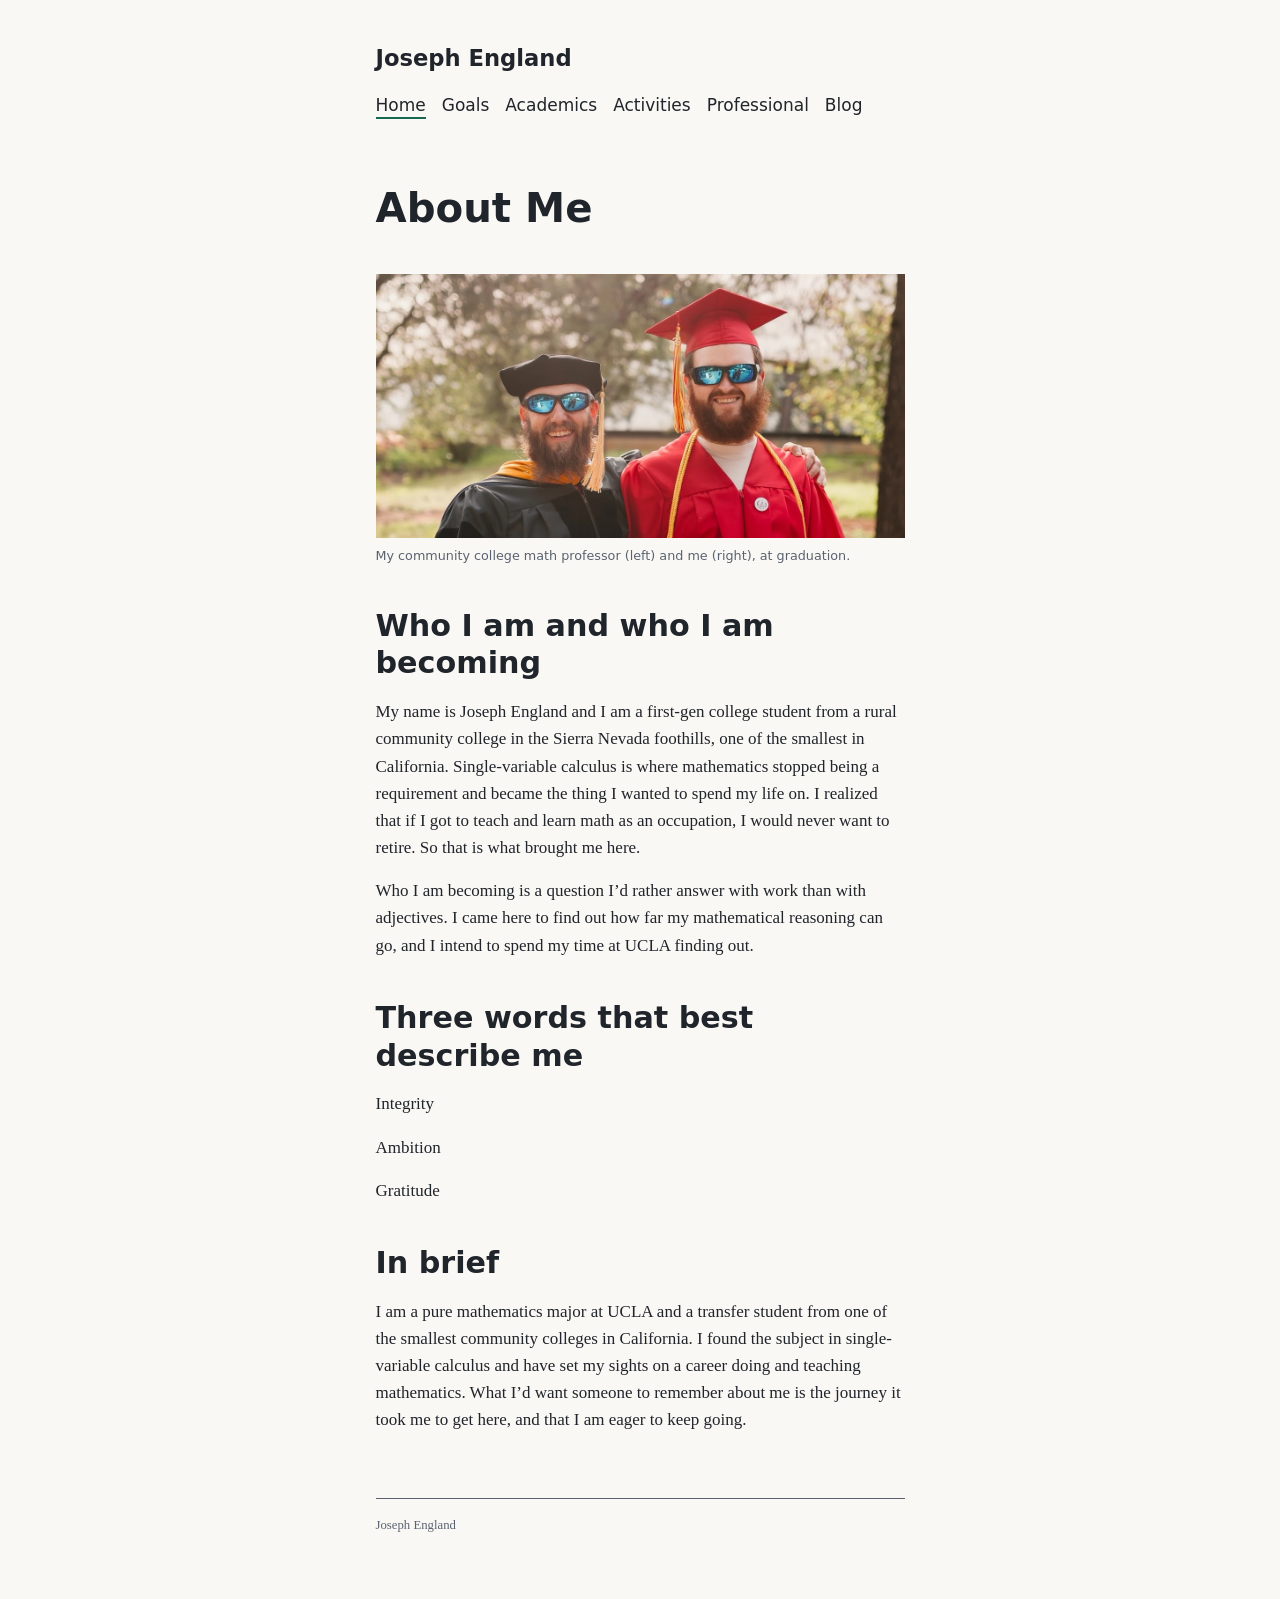
==== index.html @ 4303e691 "Add files via upload" ====
<!DOCTYPE html>
<html lang="en">
<head>
  <meta charset="utf-8">
  <meta name="viewport" content="width=device-width, initial-scale=1">
  <title>About Me: Joseph England</title>
  <link rel="stylesheet" href="assets/style.css">
</head>
<body data-page="home">
  <a class="skip-link" href="#main">Skip to content</a>
  <header>
    <p class="site-name"><a href="index.html">Joseph England</a></p>
    <!-- nav -->
    <nav aria-label="Main">
      <ul>
        <li><a href="index.html">Home</a></li>
        <li><a href="goals.html">Goals</a></li>
        <li><a href="academics.html">Academics</a></li>
        <li><a href="activities.html">Activities</a></li>
        <li><a href="professional.html">Professional</a></li>
        <li><a href="blog.html">Blog</a></li>
      </ul>
    </nav>
    <!-- /nav -->
  </header>
  <main id="main">
    <h1>About Me</h1>

    <figure>
      <img src="assets/joseph-graduation.jpg" alt="Joseph England, right, in a red cap and gown, standing with his community college math professor, left, in black and gold doctoral regalia, at graduation.">
      <figcaption>My community college math professor (left) and me (right), at graduation.</figcaption>
    </figure>

    <section>
      <h2>Who I am and who I am becoming</h2>
      <p>My name is Joseph England and I am a first-gen college student from a rural community college in the Sierra Nevada foothills, one of the smallest in California. Single-variable calculus is where mathematics stopped being a requirement and became the thing I wanted to spend my life on. I realized that if I got to teach and learn math as an occupation, I would never want to retire. So that is what brought me here.</p>
      <p>Who I am becoming is a question I&rsquo;d rather answer with work than with adjectives. I came here to find out how far my mathematical reasoning can go, and I intend to spend my time at UCLA finding out.</p>
    </section>

    <section>
      <h2>Three words that best describe me</h2>
      <!-- Each item below holds one word and an optional image. To use an
           image: save the picture into assets/, then add a line like
           <img src="assets/filename.jpg" alt="A short description of the image">
           inside the item. If the image is purely decorative, use alt="". -->
      <div class="three-words">
        <div class="word">
          <p>Integrity</p>
          <!-- Optional image for this word goes here; see the note above. -->
        </div>
        <div class="word">
          <p>Ambition</p>
          <!-- Optional image for this word goes here; see the note above. -->
        </div>
        <div class="word">
          <p>Gratitude</p>
          <!-- Optional image for this word goes here; see the note above. -->
        </div>
      </div>
    </section>

    <section>
      <h2>In brief</h2>
      <p>I am a pure mathematics major at UCLA and a transfer student from one of the smallest community colleges in California. I found the subject in single-variable calculus and have set my sights on a career doing and teaching mathematics. What I&rsquo;d want someone to remember about me is the journey it took me to get here, and that I am eager to keep going.</p>
    </section>
  </main>
  <footer>
    <!-- This is where a contact or licence line would go later. -->
    <p>Joseph England</p>
  </footer>
</body>
</html>
---- assets/style.css ----
/* Joseph England — e-portfolio stylesheet.
   Every visual decision on the site traces back to the :root block below.
   To redesign, edit :root and nothing else. */

/* 1. Design tokens ------------------------------------------------------- */

:root {
  /* Colours */
  --color-bg: #faf8f4;             /* page background: an off-white, easier on the eyes than pure white */
  --color-ink: #20242b;            /* body text (contrast on background: 14.7:1) */
  --color-muted: #5a6270;          /* dates, prompts, footer (5.8:1 on background) */
  --color-accent: #176a52;         /* links, current-page marker (6.2:1) */

  /* Typefaces. Two roles. See assets/fonts/README.md to self-host the
     intended faces; until then these system stacks match their character. */
  --font-body: Charter, "Bitstream Charter", "Sitka Text", Cambria, Georgia, serif;
  --font-heading: system-ui, "Segoe UI", "Helvetica Neue", Arial, sans-serif;

  /* Type scale: base 1.0625rem (17px), ratio 1.333 (a perfect fourth).
     Each size is the previous one multiplied by 1.333, widened from the
     former 1.25 ratio so the three heading levels read as clearly distinct
     sizes rather than close variations of each other. */
  --size-small: 0.797rem; /* base ÷ 1.333 */
  --size-body: 1.0625rem; /* base */
  --size-h3: 1.416rem;    /* base × 1.333 */
  --size-h2: 1.888rem;    /* base × 1.333² */
  --size-h1: 2.517rem;    /* base × 1.333³ */

  /* Spacing steps and text measure */
  --space-1: 0.5rem; /* within an entry or list */
  --space-2: 1rem;   /* between elements in a section */
  --space-3: 2.5rem; /* between sections */
  --space-4: 4rem;   /* page top and bottom, footer gap */
  --measure: 66ch;   /* text column width, roughly 60–70 characters */
}

/* Self-hosted fonts, deliberately commented out. Follow the instructions in
   assets/fonts/README.md, then remove the comment markers around this block
   and put "Source Serif 4" and "Source Sans 3" first in the two font-family
   lines above.

@font-face {
  font-family: "Source Serif 4";
  src: url("fonts/SourceSerif4-Regular.woff2") format("woff2");
  font-weight: 400;
  font-style: normal;
}

@font-face {
  font-family: "Source Serif 4";
  src: url("fonts/SourceSerif4-Italic.woff2") format("woff2");
  font-weight: 400;
  font-style: italic;
}

@font-face {
  font-family: "Source Serif 4";
  src: url("fonts/SourceSerif4-Bold.woff2") format("woff2");
  font-weight: 700;
  font-style: normal;
}

@font-face {
  font-family: "Source Sans 3";
  src: url("fonts/SourceSans3-Regular.woff2") format("woff2");
  font-weight: 400;
  font-style: normal;
}

@font-face {
  font-family: "Source Sans 3";
  src: url("fonts/SourceSans3-Semibold.woff2") format("woff2");
  font-weight: 600;
  font-style: normal;
}
*/

/* 2. Reset ---------------------------------------------------------------- */

*,
*::before,
*::after {
  box-sizing: border-box;
}

body,
h1,
h2,
h3,
h4,
p,
ul,
ol,
figure {
  margin: 0;
}

img {
  max-width: 100%;
  height: auto;
  display: block;
}

/* 3. Base typography ------------------------------------------------------ */

body {
  background: var(--color-bg);
  color: var(--color-ink);
  font-family: var(--font-body);
  font-size: var(--size-body);
  line-height: 1.6;
}

h1,
h2,
h3,
h4 {
  font-family: var(--font-heading);
  font-weight: 600;
  line-height: 1.25;
}

h1 {
  font-size: var(--size-h1);
}

h2 {
  font-size: var(--size-h2);
}

h3 {
  font-size: var(--size-h3);
}

a {
  color: var(--color-accent);
  text-underline-offset: 0.15em;
}

code {
  font-size: 0.9em;
}

/* 4. Layout --------------------------------------------------------------- */

body {
  max-width: var(--measure);
  margin: 0 auto;
  padding: var(--space-3) var(--space-2) var(--space-4);
}

header {
  margin-bottom: var(--space-4);
}

.site-name {
  font-family: var(--font-heading);
  font-weight: 600;
  font-size: var(--size-h3);
  margin-bottom: var(--space-2);
}

.site-name a {
  color: var(--color-ink);
  text-decoration: none;
}

nav ul {
  list-style: none;
  padding: 0;
  display: flex;
  flex-wrap: wrap;
  gap: var(--space-1) var(--space-2);
}

nav a {
  font-family: var(--font-heading);
  color: var(--color-ink);
  text-decoration: none;
  padding-bottom: 2px;
}

/* Current page. The nav markup is identical on every page, so the marker
   comes from the body's data-page attribute; post pages mark Blog. The
   selectors match the end of each address rather than the whole of it,
   because a link reads "goals.html" from a top-level page and
   "../goals.html" from a post. */
body[data-page="home"] nav a[href$="index.html"],
body[data-page="goals"] nav a[href$="goals.html"],
body[data-page="academics"] nav a[href$="academics.html"],
body[data-page="activities"] nav a[href$="activities.html"],
body[data-page="professional"] nav a[href$="professional.html"],
body[data-page="blog"] nav a[href$="blog.html"],
body[data-page="post"] nav a[href$="blog.html"] {
  border-bottom: 2px solid var(--color-accent);
}

main > * + * {
  margin-top: var(--space-3);
}

section > * + *,
article > * + * {
  margin-top: var(--space-2);
}

footer {
  margin-top: var(--space-4);
  padding-top: var(--space-2);
  border-top: 1px solid var(--color-muted);
  color: var(--color-muted);
  font-size: var(--size-small);
}

/* 5. Components ----------------------------------------------------------- */

.three-words > * + * {
  margin-top: var(--space-2);
}

figcaption {
  margin-top: var(--space-1);
  font-family: var(--font-heading);
  font-size: var(--size-small);
  color: var(--color-muted);
}

/* Overrides "article > * + *" above for the tighter gap between an
   entry's own lines (title, org, meta, description); the class selector
   outweighs the element selector, so this wins without touching that
   rule, which still spaces sibling entries apart. */
.entry > * + * {
  margin-top: var(--space-1);
}

.entry-title {
  font-family: var(--font-heading);
  font-weight: 600;
}

.entry-org {
  color: var(--color-muted);
}

.entry-meta {
  font-family: var(--font-heading);
  font-size: var(--size-small);
  color: var(--color-muted);
}

.post-list {
  list-style: none;
  padding: 0;
}

.post-list li + li {
  margin-top: var(--space-2);
}

.post-list time,
.post-meta time {
  font-family: var(--font-heading);
  font-size: var(--size-small);
  color: var(--color-muted);
}

/* Grouping. The site spaces things in two steps: --space-1 for lines that
   belong to one thing, --space-2 for separate things inside a section.
   The generic "section > * + *" rule above cannot tell the difference, so
   it gives everything the larger step, which leaves a subheading sitting
   as far from its own text as from the text above it. The rules below
   restore the distinction in the four places it goes wrong. Each is the
   same idea as .entry: closer within, further between. */

/* A subheading belongs to what follows it, not to what precedes it. */
section > h3 + *,
section > h4 + * {
  margin-top: var(--space-1);
}

/* A lead-in ending in a colon belongs to the list it introduces. */
section > p + ul {
  margin-top: var(--space-1);
}

/* A list item long enough to carry a description paragraph is an entry,
   not a one-line bullet, so it takes both steps. Plain lists, such as the
   community-college courses, stay tight because nothing separates their
   lines. */
main li > p {
  margin-top: var(--space-1);
}

main li:has(p) + li {
  margin-top: var(--space-2);
}

/* A post's date belongs to its title, exactly as .entry-meta does. */
.post-meta {
  margin-top: var(--space-1);
}

/* 6. Utility and accessibility -------------------------------------------- */

.skip-link {
  position: absolute;
  top: 0;
  left: 0;
  background: var(--color-bg);
  padding: var(--space-1) var(--space-2);
  transform: translateY(-200%);
}

.skip-link:focus {
  transform: none;
}

:focus-visible {
  outline: 2px solid var(--color-accent);
  outline-offset: 2px;
}
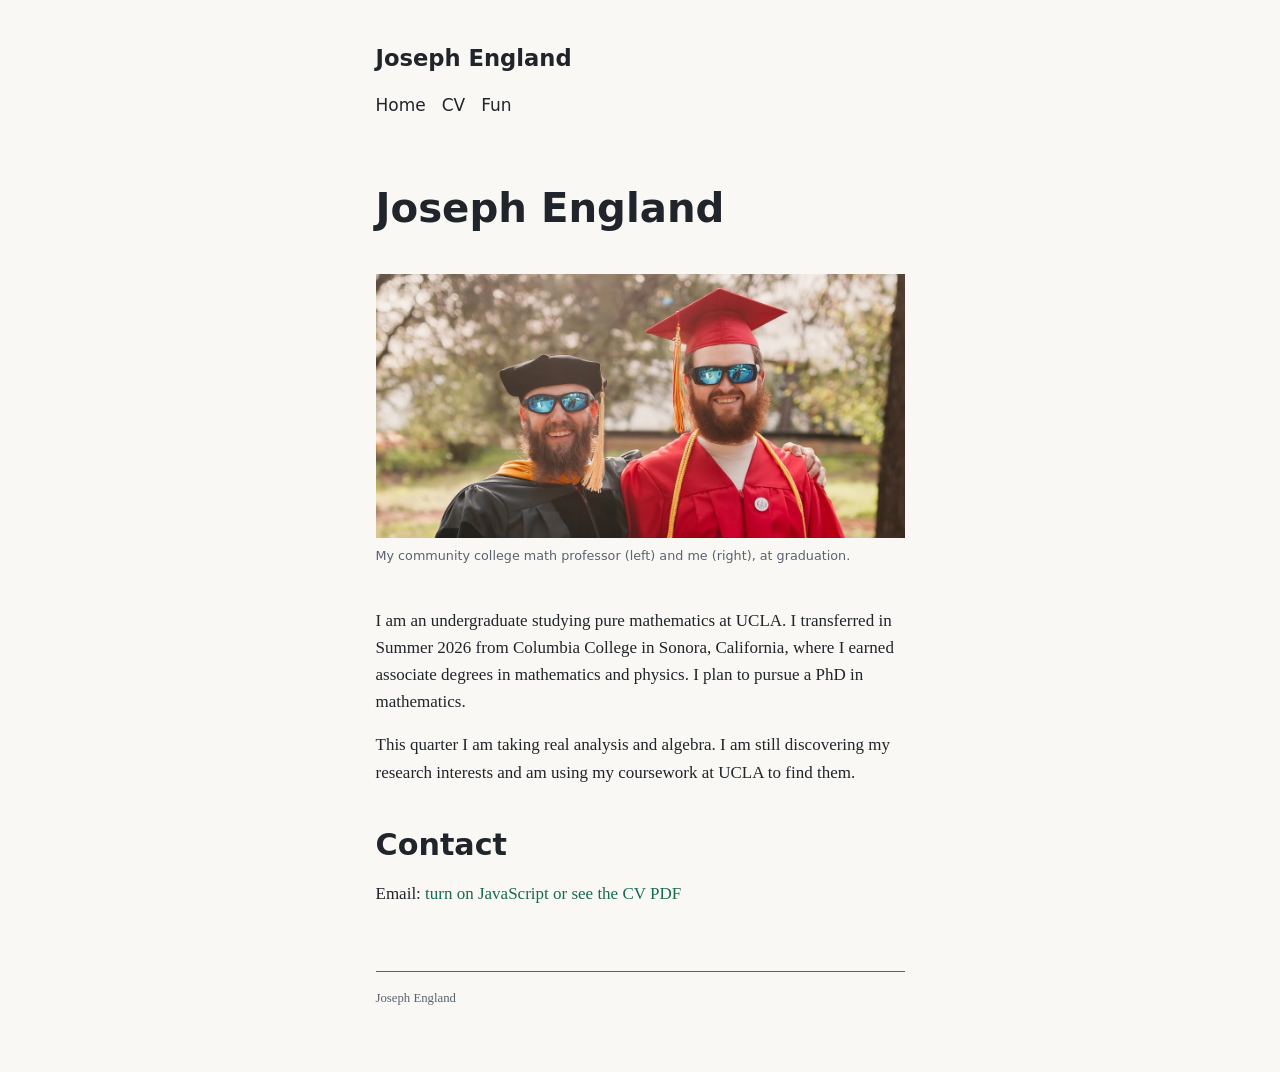
==== commit 714bd5bb: "Add files via upload" ====
--- a/index.html
+++ b/index.html
@@ -3,69 +3,43 @@
 <head>
   <meta charset="utf-8">
   <meta name="viewport" content="width=device-width, initial-scale=1">
-  <title>About Me: Joseph England</title>
+  <title>Joseph England</title>
+  <meta name="description" content="Joseph England, undergraduate in pure mathematics at UCLA.">
   <link rel="stylesheet" href="assets/style.css">
+  <script src="assets/email.js" defer></script>
 </head>
-<body data-page="home">
+<body>
   <a class="skip-link" href="#main">Skip to content</a>
   <header>
     <p class="site-name"><a href="index.html">Joseph England</a></p>
     <!-- nav -->
     <nav aria-label="Main">
       <ul>
-        <li><a href="index.html">Home</a></li>
-        <li><a href="goals.html">Goals</a></li>
-        <li><a href="academics.html">Academics</a></li>
-        <li><a href="activities.html">Activities</a></li>
-        <li><a href="professional.html">Professional</a></li>
-        <li><a href="blog.html">Blog</a></li>
+        <li><a href="index.html" aria-current="page">Home</a></li>
+        <li><a href="cv.html">CV</a></li>
+        <li><a href="fun.html">Fun</a></li>
       </ul>
     </nav>
     <!-- /nav -->
   </header>
   <main id="main">
-    <h1>About Me</h1>
-
+    <h1 class="visually-hidden">Joseph England</h1>
     <figure>
-      <img src="assets/joseph-graduation.jpg" alt="Joseph England, right, in a red cap and gown, standing with his community college math professor, left, in black and gold doctoral regalia, at graduation.">
+      <img src="assets/joseph-graduation.jpg" width="1200" height="600" alt="Joseph England, right, in a red cap and gown, standing with his community college math professor, left, in black and gold doctoral regalia, at graduation.">
       <figcaption>My community college math professor (left) and me (right), at graduation.</figcaption>
     </figure>
 
     <section>
-      <h2>Who I am and who I am becoming</h2>
-      <p>My name is Joseph England and I am a first-gen college student from a rural community college in the Sierra Nevada foothills, one of the smallest in California. Single-variable calculus is where mathematics stopped being a requirement and became the thing I wanted to spend my life on. I realized that if I got to teach and learn math as an occupation, I would never want to retire. So that is what brought me here.</p>
-      <p>Who I am becoming is a question I&rsquo;d rather answer with work than with adjectives. I came here to find out how far my mathematical reasoning can go, and I intend to spend my time at UCLA finding out.</p>
+      <p>I am an undergraduate studying pure mathematics at UCLA. I transferred in Summer 2026 from Columbia College in Sonora, California, where I earned associate degrees in mathematics and physics. I plan to pursue a PhD in mathematics.</p>
+      <p>This quarter I am taking real analysis and algebra. I am still discovering my research interests and am using my coursework at UCLA to find them.</p>
     </section>
 
     <section>
-      <h2>Three words that best describe me</h2>
-      <!-- Each item below holds one word and an optional image. To use an
-           image: save the picture into assets/, then add a line like
-           <img src="assets/filename.jpg" alt="A short description of the image">
-           inside the item. If the image is purely decorative, use alt="". -->
-      <div class="three-words">
-        <div class="word">
-          <p>Integrity</p>
-          <!-- Optional image for this word goes here; see the note above. -->
-        </div>
-        <div class="word">
-          <p>Ambition</p>
-          <!-- Optional image for this word goes here; see the note above. -->
-        </div>
-        <div class="word">
-          <p>Gratitude</p>
-          <!-- Optional image for this word goes here; see the note above. -->
-        </div>
-      </div>
-    </section>
-
-    <section>
-      <h2>In brief</h2>
-      <p>I am a pure mathematics major at UCLA and a transfer student from one of the smallest community colleges in California. I found the subject in single-variable calculus and have set my sights on a career doing and teaching mathematics. What I&rsquo;d want someone to remember about me is the journey it took me to get here, and that I am eager to keep going.</p>
+      <h2>Contact</h2>
+      <p>Email: <a class="email" data-user="JosephEngland2002" data-domain="pm.me">turn on JavaScript or see the CV PDF</a></p>
     </section>
   </main>
   <footer>
-    <!-- This is where a contact or licence line would go later. -->
     <p>Joseph England</p>
   </footer>
 </body>
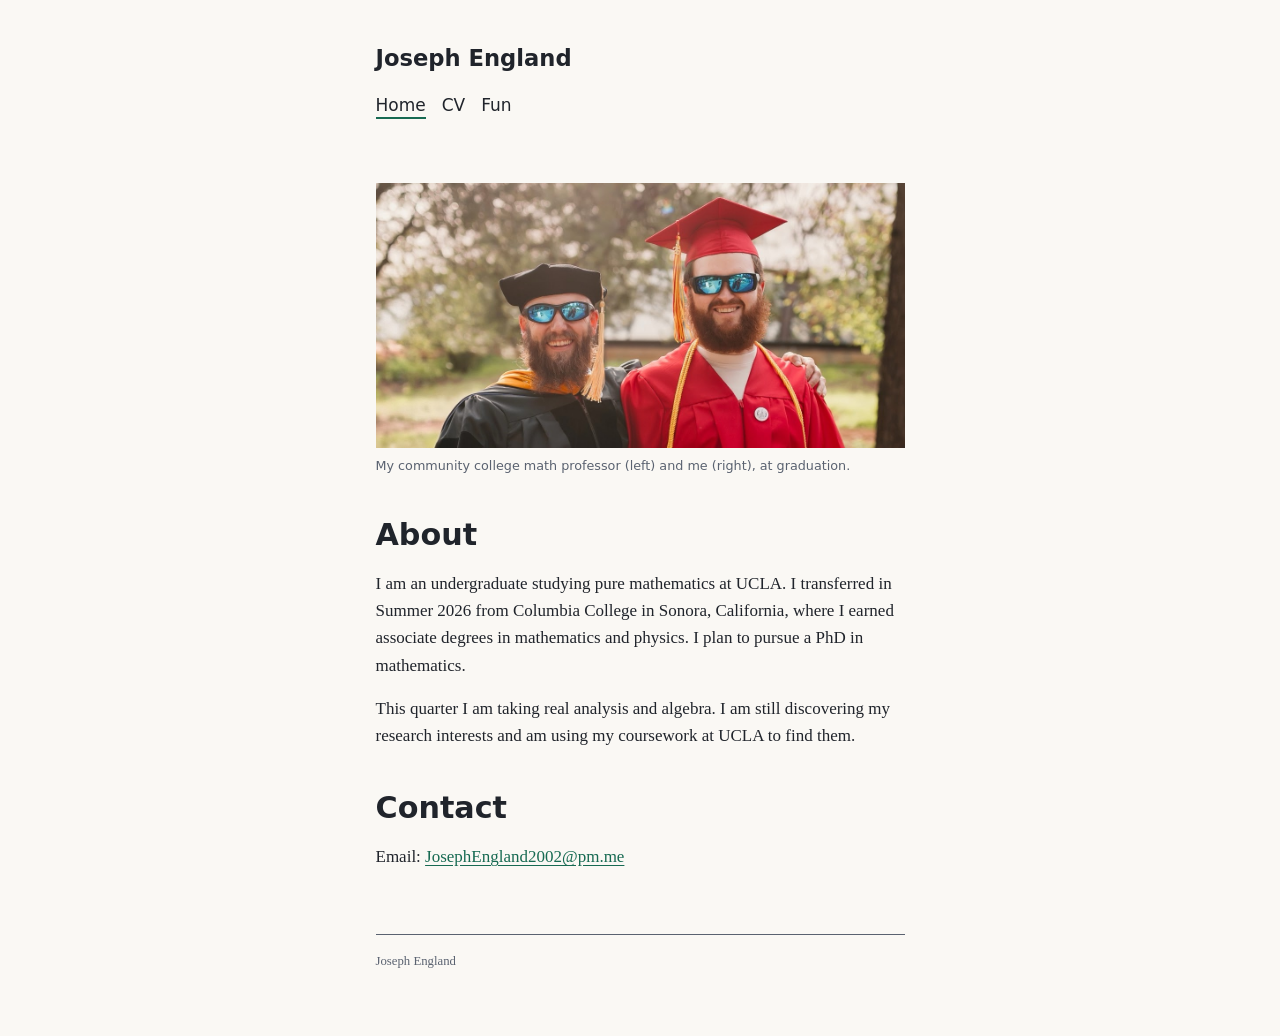
==== commit 5c7dac9c: "Add files via upload" ====
--- a/index.html
+++ b/index.html
@@ -12,7 +12,6 @@
   <a class="skip-link" href="#main">Skip to content</a>
   <header>
     <p class="site-name"><a href="index.html">Joseph England</a></p>
-    <!-- nav -->
     <nav aria-label="Main">
       <ul>
         <li><a href="index.html" aria-current="page">Home</a></li>
@@ -20,7 +19,6 @@
         <li><a href="fun.html">Fun</a></li>
       </ul>
     </nav>
-    <!-- /nav -->
   </header>
   <main id="main">
     <h1 class="visually-hidden">Joseph England</h1>
@@ -30,13 +28,14 @@
     </figure>
 
     <section>
+      <h2>About</h2>
       <p>I am an undergraduate studying pure mathematics at UCLA. I transferred in Summer 2026 from Columbia College in Sonora, California, where I earned associate degrees in mathematics and physics. I plan to pursue a PhD in mathematics.</p>
       <p>This quarter I am taking real analysis and algebra. I am still discovering my research interests and am using my coursework at UCLA to find them.</p>
     </section>
 
     <section>
       <h2>Contact</h2>
-      <p>Email: <a class="email" data-user="JosephEngland2002" data-domain="pm.me">turn on JavaScript or see the CV PDF</a></p>
+      <p>Email: <span class="email" data-user="JosephEngland2002" data-domain="pm.me">turn on JavaScript or see my <a href="cv.html">CV</a></span></p>
     </section>
   </main>
   <footer>
--- a/assets/style.css
+++ b/assets/style.css
@@ -1,81 +1,25 @@
-/* Joseph England — e-portfolio stylesheet.
-   Every visual decision on the site traces back to the :root block below.
-   To redesign, edit :root and nothing else. */
-
-/* 1. Design tokens ------------------------------------------------------- */
-
 :root {
-  /* Colours */
-  --color-bg: #faf8f4;             /* page background: an off-white, easier on the eyes than pure white */
-  --color-ink: #20242b;            /* body text (contrast on background: 14.7:1) */
-  --color-muted: #5a6270;          /* dates, prompts, footer (5.8:1 on background) */
-  --color-accent: #176a52;         /* links, current-page marker (6.2:1) */
-
-  /* Typefaces. Two roles. See assets/fonts/README.md to self-host the
-     intended faces; until then these system stacks match their character. */
+
+  --color-bg: #faf8f4;
+  --color-ink: #20242b;
+  --color-muted: #5a6270;
+  --color-accent: #176a52;
+
   --font-body: Charter, "Bitstream Charter", "Sitka Text", Cambria, Georgia, serif;
   --font-heading: system-ui, "Segoe UI", "Helvetica Neue", Arial, sans-serif;
 
-  /* Type scale: base 1.0625rem (17px), ratio 1.333 (a perfect fourth).
-     Each size is the previous one multiplied by 1.333, widened from the
-     former 1.25 ratio so the three heading levels read as clearly distinct
-     sizes rather than close variations of each other. */
-  --size-small: 0.797rem; /* base ÷ 1.333 */
-  --size-body: 1.0625rem; /* base */
-  --size-h3: 1.416rem;    /* base × 1.333 */
-  --size-h2: 1.888rem;    /* base × 1.333² */
-  --size-h1: 2.517rem;    /* base × 1.333³ */
-
-  /* Spacing steps and text measure */
-  --space-1: 0.5rem; /* within an entry or list */
-  --space-2: 1rem;   /* between elements in a section */
-  --space-3: 2.5rem; /* between sections */
-  --space-4: 4rem;   /* page top and bottom, footer gap */
-  --measure: 66ch;   /* text column width, roughly 60–70 characters */
-}
-
-/* Self-hosted fonts, deliberately commented out. Follow the instructions in
-   assets/fonts/README.md, then remove the comment markers around this block
-   and put "Source Serif 4" and "Source Sans 3" first in the two font-family
-   lines above.
-
-@font-face {
-  font-family: "Source Serif 4";
-  src: url("fonts/SourceSerif4-Regular.woff2") format("woff2");
-  font-weight: 400;
-  font-style: normal;
-}
-
-@font-face {
-  font-family: "Source Serif 4";
-  src: url("fonts/SourceSerif4-Italic.woff2") format("woff2");
-  font-weight: 400;
-  font-style: italic;
-}
-
-@font-face {
-  font-family: "Source Serif 4";
-  src: url("fonts/SourceSerif4-Bold.woff2") format("woff2");
-  font-weight: 700;
-  font-style: normal;
-}
-
-@font-face {
-  font-family: "Source Sans 3";
-  src: url("fonts/SourceSans3-Regular.woff2") format("woff2");
-  font-weight: 400;
-  font-style: normal;
-}
-
-@font-face {
-  font-family: "Source Sans 3";
-  src: url("fonts/SourceSans3-Semibold.woff2") format("woff2");
-  font-weight: 600;
-  font-style: normal;
-}
-*/
-
-/* 2. Reset ---------------------------------------------------------------- */
+  --size-small: 0.797rem;
+  --size-body: 1.0625rem;
+  --size-h3: 1.416rem;
+  --size-h2: 1.888rem;
+  --size-h1: 2.517rem;
+
+  --space-1: 0.5rem;
+  --space-2: 1rem;
+  --space-3: 2.5rem;
+  --space-4: 4rem;
+  --measure: 66ch;
+}
 
 *,
 *::before,
@@ -87,7 +31,6 @@
 h1,
 h2,
 h3,
-h4,
 p,
 ul,
 ol,
@@ -100,8 +43,6 @@
   height: auto;
   display: block;
 }
-
-/* 3. Base typography ------------------------------------------------------ */
 
 body {
   background: var(--color-bg);
@@ -113,8 +54,7 @@
 
 h1,
 h2,
-h3,
-h4 {
+h3 {
   font-family: var(--font-heading);
   font-weight: 600;
   line-height: 1.25;
@@ -136,12 +76,6 @@
   color: var(--color-accent);
   text-underline-offset: 0.15em;
 }
-
-code {
-  font-size: 0.9em;
-}
-
-/* 4. Layout --------------------------------------------------------------- */
 
 body {
   max-width: var(--measure);
@@ -180,18 +114,7 @@
   padding-bottom: 2px;
 }
 
-/* Current page. The nav markup is identical on every page, so the marker
-   comes from the body's data-page attribute; post pages mark Blog. The
-   selectors match the end of each address rather than the whole of it,
-   because a link reads "goals.html" from a top-level page and
-   "../goals.html" from a post. */
-body[data-page="home"] nav a[href$="index.html"],
-body[data-page="goals"] nav a[href$="goals.html"],
-body[data-page="academics"] nav a[href$="academics.html"],
-body[data-page="activities"] nav a[href$="activities.html"],
-body[data-page="professional"] nav a[href$="professional.html"],
-body[data-page="blog"] nav a[href$="blog.html"],
-body[data-page="post"] nav a[href$="blog.html"] {
+nav a[aria-current] {
   border-bottom: 2px solid var(--color-accent);
 }
 
@@ -212,12 +135,6 @@
   font-size: var(--size-small);
 }
 
-/* 5. Components ----------------------------------------------------------- */
-
-.three-words > * + * {
-  margin-top: var(--space-2);
-}
-
 figcaption {
   margin-top: var(--space-1);
   font-family: var(--font-heading);
@@ -225,10 +142,6 @@
   color: var(--color-muted);
 }
 
-/* Overrides "article > * + *" above for the tighter gap between an
-   entry's own lines (title, org, meta, description); the class selector
-   outweighs the element selector, so this wins without touching that
-   rule, which still spaces sibling entries apart. */
 .entry > * + * {
   margin-top: var(--space-1);
 }
@@ -248,59 +161,29 @@
   color: var(--color-muted);
 }
 
-.post-list {
+.plain-list {
   list-style: none;
   padding: 0;
 }
 
-.post-list li + li {
-  margin-top: var(--space-2);
-}
-
-.post-list time,
-.post-meta time {
-  font-family: var(--font-heading);
-  font-size: var(--size-small);
-  color: var(--color-muted);
-}
-
-/* Grouping. The site spaces things in two steps: --space-1 for lines that
-   belong to one thing, --space-2 for separate things inside a section.
-   The generic "section > * + *" rule above cannot tell the difference, so
-   it gives everything the larger step, which leaves a subheading sitting
-   as far from its own text as from the text above it. The rules below
-   restore the distinction in the four places it goes wrong. Each is the
-   same idea as .entry: closer within, further between. */
-
-/* A subheading belongs to what follows it, not to what precedes it. */
-section > h3 + *,
-section > h4 + * {
-  margin-top: var(--space-1);
-}
-
-/* A lead-in ending in a colon belongs to the list it introduces. */
-section > p + ul {
-  margin-top: var(--space-1);
-}
-
-/* A list item long enough to carry a description paragraph is an entry,
-   not a one-line bullet, so it takes both steps. Plain lists, such as the
-   community-college courses, stay tight because nothing separates their
-   lines. */
-main li > p {
-  margin-top: var(--space-1);
-}
-
-main li:has(p) + li {
-  margin-top: var(--space-2);
-}
-
-/* A post's date belongs to its title, exactly as .entry-meta does. */
-.post-meta {
-  margin-top: var(--space-1);
-}
-
-/* 6. Utility and accessibility -------------------------------------------- */
+.plain-list li + li {
+  margin-top: var(--space-1);
+}
+
+.cv-links {
+  margin-top: var(--space-1);
+  font-family: var(--font-heading);
+}
+
+.cv-updated {
+  font-family: var(--font-heading);
+  font-size: var(--size-small);
+  color: var(--color-muted);
+}
+
+.song-artist {
+  color: var(--color-muted);
+}
 
 .skip-link {
   position: absolute;
@@ -315,6 +198,21 @@
   transform: none;
 }
 
+.visually-hidden {
+  position: absolute;
+  width: 1px;
+  height: 1px;
+  overflow: hidden;
+  margin: -1px;
+  clip: rect(0 0 0 0);
+  clip-path: inset(50%);
+  white-space: nowrap;
+}
+
+main > .visually-hidden + * {
+  margin-top: 0;
+}
+
 :focus-visible {
   outline: 2px solid var(--color-accent);
   outline-offset: 2px;
